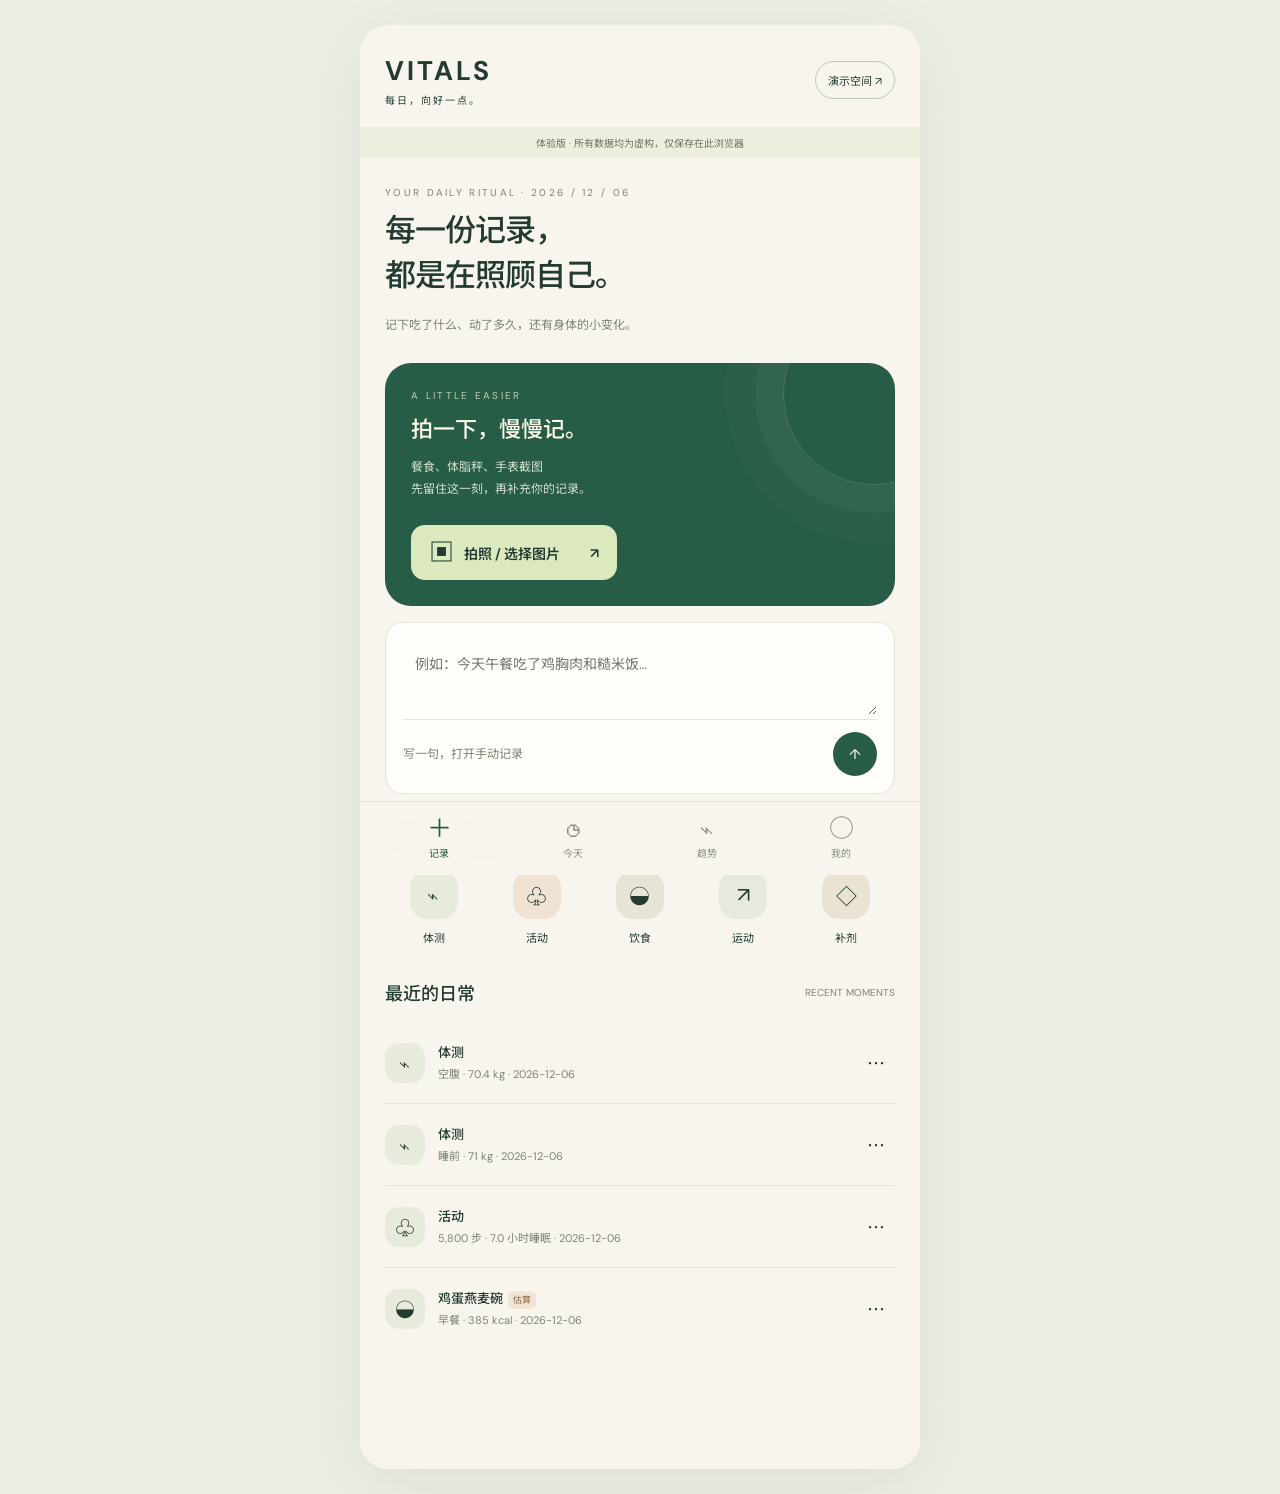
==== h5/index.html @ bfef48cf "feat: add mobile health H5 and shared MySQL cloud storage" ====
<!doctype html><html lang="zh-CN"><head><meta charset="utf-8"><meta name="viewport" content="width=device-width,initial-scale=1,viewport-fit=cover"><meta name="theme-color" content="#f7f5ee"><title>VITALS · 好好照顾自己</title><link rel="stylesheet" href="/h5/styles.css"></head><body><div class="app"><header><a class="brand" href="#record">VITALS<span>每日，向好一点。</span></a><button id="mode-pill" class="mode-pill">演示空间 ↗</button></header><div id="demo-banner" class="demo-banner">体验版 · 所有数据均为虚构，仅保存在此浏览器</div><main id="main"></main><nav aria-label="主导航"><button data-tab="record">＋<span>记录</span></button><button data-tab="today">◷<span>今天</span></button><button data-tab="trends">⌁<span>趋势</span></button><button data-tab="profile">○<span>我的</span></button></nav></div><dialog id="editor"><div id="editor-content"></div></dialog><div id="toast" role="status" aria-live="polite"></div><script src="/h5/app.js"></script></body></html>
---- h5/styles.css ----
@import url('https://fonts.googleapis.com/css2?family=DM+Sans:wght@400;500;600;700&family=Noto+Sans+SC:wght@400;500;600;700&display=swap');
:root{--paper:#f7f5ee;--ink:#243b32;--muted:#7d8478;--line:#e3e4da;--green:#275c46;--lime:#dce8be;--orange:#e9a377;--white:#fffefa}*{box-sizing:border-box}body{margin:0;background:#eceee6;color:var(--ink);font-family:'DM Sans','Noto Sans SC',sans-serif;font-size:14px}button,input,select,textarea{font:inherit}button,a,input,select,textarea{-webkit-tap-highlight-color:transparent}button{cursor:pointer;color:inherit;border:0}button:focus-visible,a:focus-visible{outline:3px solid #afc780;outline-offset:3px}.app{max-width:560px;margin:auto;background:var(--paper);min-height:100dvh;position:relative}header{padding:30px 25px 20px;display:flex;align-items:center;justify-content:space-between}.brand{font-size:27px;letter-spacing:3px;text-decoration:none;color:var(--ink);font-weight:700}.brand span{display:block;font-size:10px;font-weight:400;letter-spacing:2px;margin-top:4px}.mode-pill{background:transparent;border:1px solid #bcc8b6;border-radius:30px;padding:10px 12px;font-size:11px}.demo-banner{font-size:10px;text-align:center;background:#eeeedf;color:#6e765e;padding:8px 12px}.demo-banner.real{background:#dce8dc;color:#345c43}main{padding:28px 25px 120px}.eyebrow{font-size:10px;color:var(--muted);letter-spacing:2.3px;text-transform:uppercase}h1{font-size:31px;line-height:1.45;font-weight:500;letter-spacing:-1px;margin:10px 0 15px}h2{font-weight:500;font-size:18px;margin:0}h3{font-size:14px;font-weight:500;margin:0 0 10px}.subtext{color:var(--muted);font-size:12px;line-height:1.9}.hero{background:var(--green);color:#fffced;border-radius:26px;padding:26px;position:relative;overflow:hidden;margin:26px 0 16px}.hero:after{content:'';position:absolute;width:180px;height:180px;border:1px solid #ffffff24;border-radius:50%;right:-70px;top:-60px;box-shadow:0 0 0 28px #ffffff08,0 0 0 58px #ffffff05}.hero h2{font-size:22px;margin:9px 0}.hero .subtext{color:#d0dcce;max-width:220px}.camera-button{display:flex;align-items:center;gap:10px;background:var(--lime);border-radius:14px;padding:15px 18px;margin-top:24px;color:var(--ink);font-weight:600;min-height:52px}.capture-icon{font-size:25px;line-height:1}.text-entry{background:var(--white);border:1px solid var(--line);border-radius:18px;padding:17px}.text-entry textarea{border:0;background:transparent;width:100%;resize:vertical;min-height:75px;outline:0;line-height:1.8}.row{display:flex;gap:10px;align-items:center;justify-content:space-between}.text-entry .row{padding-top:12px;border-top:1px solid var(--line)}.round{width:44px;height:44px;border-radius:50%;background:var(--green);color:white}.section-head{display:flex;align-items:center;justify-content:space-between;margin:30px 0 16px}.section-head small{font-size:10px;color:var(--muted)}.quick-grid{display:grid;grid-template-columns:repeat(5,1fr);gap:6px}.quick-grid button{background:transparent;padding:4px 0;font-size:11px}.quick-icon{height:48px;width:48px;background:#e7eadc;border-radius:17px;display:grid;place-items:center;font-size:21px;margin:0 auto 10px}.quick-grid button:nth-child(2) .quick-icon{background:#f1e3d3}.quick-grid button:nth-child(3) .quick-icon{background:#e8e3d8}.quick-grid button:nth-child(4) .quick-icon{background:#e5e9df}.quick-grid button:nth-child(5) .quick-icon{background:#e9e3d3}.card{background:var(--white);border:1px solid var(--line);border-radius:20px;padding:20px;margin:12px 0}.record{padding:17px 0;border-bottom:1px solid var(--line);display:flex;gap:13px;align-items:center}.record:last-child{border-bottom:0}.record .badge{width:40px;height:40px;flex-shrink:0;display:grid;place-items:center;background:#e7eadc;border-radius:14px;font-size:20px}.record .body{flex:1;min-width:0}.record strong{font-weight:500;font-size:13px}.record p{margin:5px 0 0;font-size:11px;color:var(--muted);line-height:1.6}.record button{background:transparent;font-size:18px;padding:10px}.tag{font-size:9px;background:#f1e5d7;border-radius:5px;color:#8c683f;padding:3px 5px;margin-left:5px}.empty{text-align:center;padding:35px 15px;color:var(--muted);font-size:12px;line-height:1.8}.stats{display:grid;grid-template-columns:1fr 1fr;gap:11px;margin:23px 0}.stat{border-radius:21px;padding:22px 18px;background:#e8ecdf;min-height:137px}.stat:nth-child(2){background:#eee4d6}.stat:nth-child(3){background:#eeeadd}.stat:nth-child(4){background:#e2e8e2}.stat small{font-size:11px;color:#667060}.stat b{display:block;font-size:31px;font-weight:500;margin:12px 0 5px;letter-spacing:-1px}.stat b em{font-size:11px;font-style:normal;letter-spacing:0;margin-left:4px}.stat p{font-size:10px;color:var(--muted);margin:0}.toolbar{display:flex;gap:7px;flex-wrap:wrap;margin:18px 0}.chip{padding:10px 15px;border-radius:30px;background:#e9ebdf;font-size:12px}.chip.active{background:var(--green);color:#fff}.chart{width:100%;height:180px;display:block}.chart-label{font-size:10px;color:var(--muted);display:flex;justify-content:space-between}.legend{display:flex;gap:17px;font-size:10px;margin-top:15px}.dot{display:inline-block;width:7px;height:7px;border-radius:50%;margin-right:5px;background:var(--green)}.dot.bed{background:var(--orange)}nav{position:fixed;bottom:0;left:50%;transform:translateX(-50%);max-width:560px;width:100%;padding:13px 12px calc(15px + env(safe-area-inset-bottom));display:flex;background:#f7f5eef5;border-top:1px solid var(--line);backdrop-filter:blur(15px);z-index:10}nav button{width:25%;background:transparent;color:#8b9184;font-size:25px;line-height:1}nav button span{display:block;font-size:10px;margin-top:8px}nav button.active{color:var(--green)}.primary{background:var(--green);color:white;border-radius:13px;padding:15px 19px;min-height:48px}.secondary{background:#e9ecdf;border-radius:13px;padding:14px 17px;min-height:46px}.danger{color:#a6513d;background:#faede7;border-radius:12px;padding:14px}.wide{width:100%}.link{background:transparent;text-decoration:underline;text-underline-offset:4px;font-size:12px;padding:10px 0}.profile-mark{height:68px;width:68px;border-radius:50%;background:#dde6c7;font-family:Georgia,serif;font-size:36px;display:grid;place-items:center}.setting{display:flex;width:100%;align-items:center;justify-content:space-between;background:transparent;padding:17px 0;border-bottom:1px solid var(--line);text-align:left}.setting:last-child{border:0}.setting small{color:var(--muted);font-size:11px}dialog{width:min(560px,100%);max-height:93dvh;border:0;border-radius:26px 26px 0 0;padding:25px;margin:auto auto 0;background:var(--paper);color:var(--ink)}dialog::backdrop{background:#18302466;backdrop-filter:blur(3px)}.dialog-head{display:flex;justify-content:space-between;align-items:center;margin-bottom:15px}.close{width:44px;height:44px;border-radius:50%;background:#e7e9dc;font-size:22px}label{display:block;font-size:12px;margin:16px 0 7px;color:#566455}input,select,textarea{width:100%;min-height:46px;border:1px solid #d6dccc;border-radius:11px;background:var(--white);padding:12px;color:var(--ink);outline-color:#8ca679}textarea{min-height:83px;resize:vertical}.fields{display:grid;grid-template-columns:1fr 1fr;gap:0 12px}.hint{font-size:11px;line-height:1.8;color:var(--muted);margin:10px 0}.notice{font-size:12px;line-height:1.8;background:#eeead7;padding:13px;border-radius:13px;margin:13px 0}.error{color:#a1402e;background:#f8e5dd;border-radius:10px;padding:11px;font-size:12px;margin:12px 0}.actions{display:flex;gap:10px;margin:22px 0 8px}.actions .primary{flex:1}.preview{width:100%;height:180px;object-fit:contain;background:#e8eadf;border-radius:15px;margin:10px 0}.meal-item{background:#eeeee3;border-radius:15px;padding:12px;margin:12px 0}.meal-item label{margin-top:9px}.meal-item .fields{grid-template-columns:repeat(3,1fr);gap:0 7px}.meal-item input{padding:9px;font-size:12px}.meal-item .row input{flex:1;width:60%}.offline{background:#f8e5dd;color:#944d36;padding:10px;border-radius:10px;margin-bottom:15px;font-size:11px}#toast{position:fixed;bottom:100px;left:50%;transform:translateX(-50%);background:#243b32;color:white;max-width:90%;padding:13px 20px;border-radius:13px;z-index:50;font-size:12px;pointer-events:none;opacity:0;transition:opacity .2s}#toast.show{opacity:1}main>*{animation:rise .35s ease both}@keyframes rise{from{opacity:0;transform:translateY(7px)}to{opacity:1;transform:translateY(0)}}@media(min-width:700px){.app{margin:25px auto;border-radius:28px;overflow:hidden;min-height:calc(100dvh - 50px);box-shadow:0 15px 70px #25382c12}nav{bottom:25px;border-radius:0 0 28px 28px}dialog{margin:auto;border-radius:25px;max-height:90dvh}header{padding-top:28px}}@media(prefers-reduced-motion:reduce){*{animation:none!important;transition:none!important}}
.conflict-table{overflow:auto;max-height:260px;border:1px solid var(--line);border-radius:10px}.conflict-table table{width:100%;border-collapse:collapse;font-size:11px;min-width:300px}.conflict-table th,.conflict-table td{padding:10px;text-align:left;border-bottom:1px solid var(--line);max-width:160px;overflow-wrap:anywhere;vertical-align:top}.conflict-confirm{display:flex;align-items:center;gap:10px;line-height:1.8}.conflict-confirm input{width:22px;min-height:22px;flex-shrink:0}
.range-number{font-size:29px;font-weight:500;margin:17px 0 10px;letter-spacing:-1px}.range-number small{font-size:11px;font-weight:400;letter-spacing:0;color:var(--muted)}
.fields>div{min-width:0}input,select{min-width:0;max-width:100%}
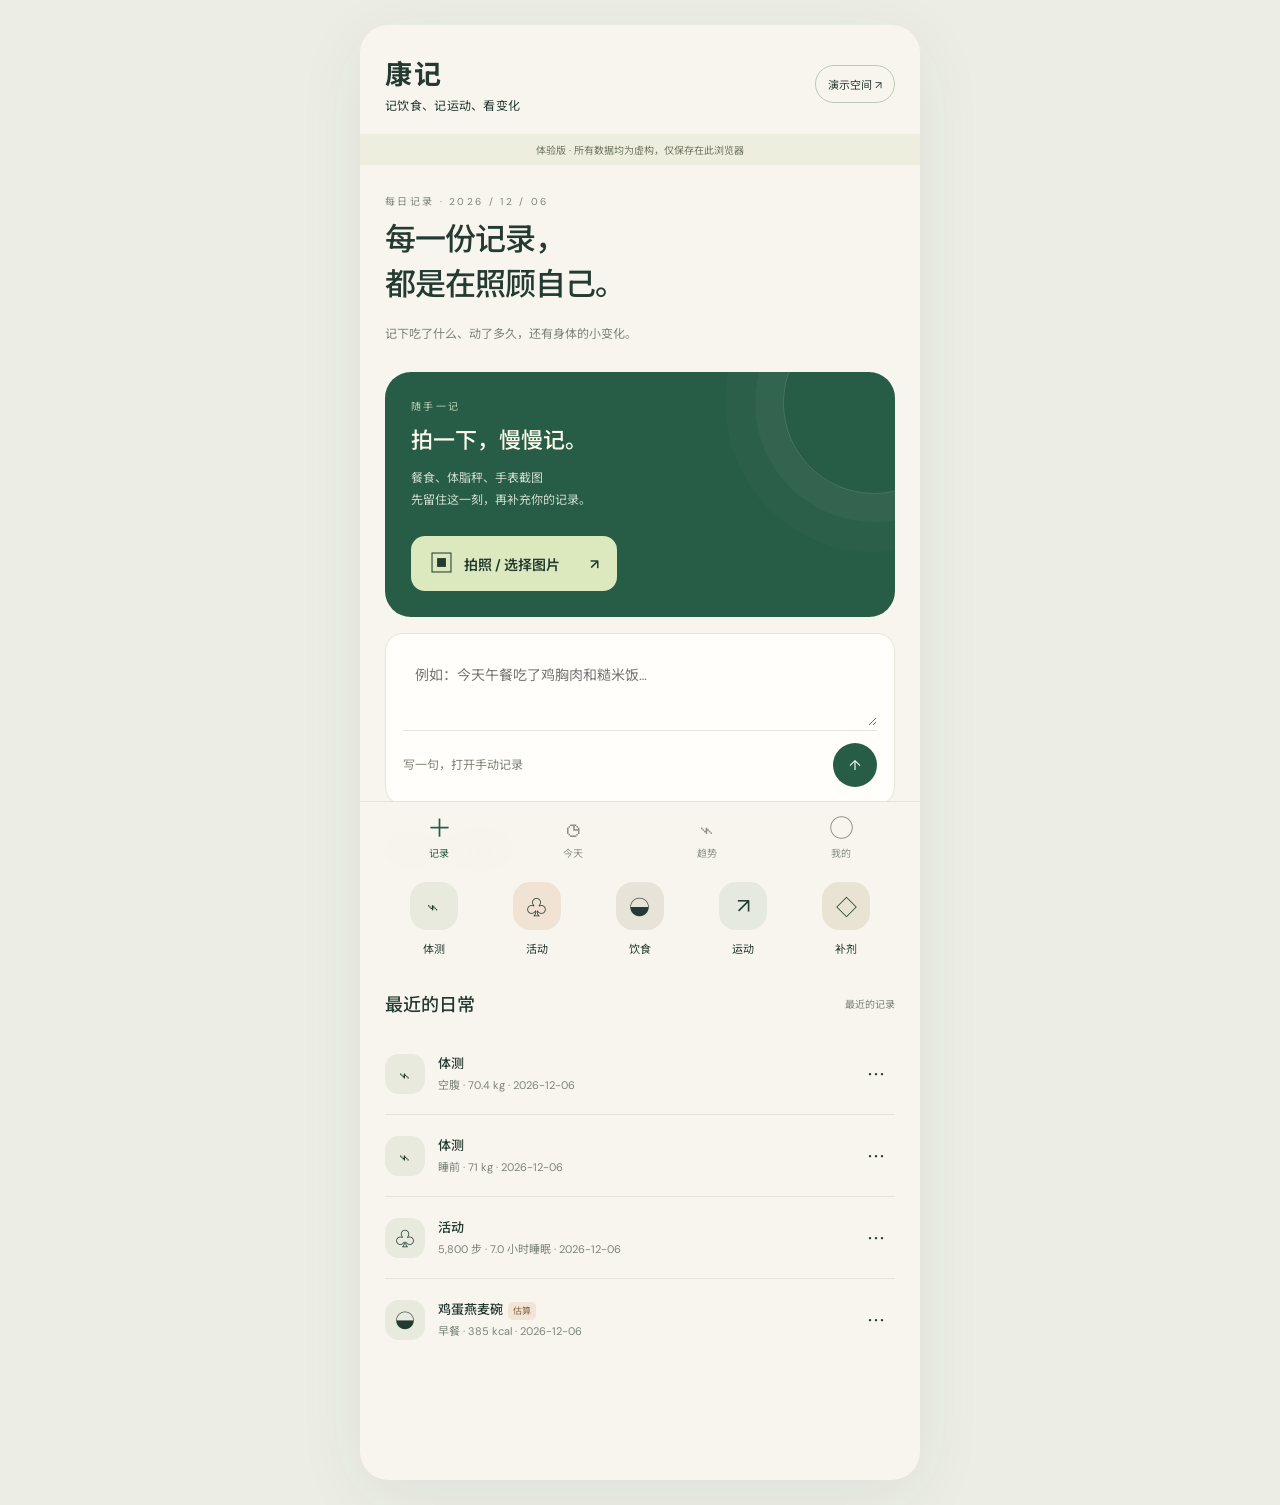
==== commit 80d539f0: "feat: rename user-facing brand to 康记" ====
--- a/h5/index.html
+++ b/h5/index.html
@@ -1 +1 @@
-<!doctype html><html lang="zh-CN"><head><meta charset="utf-8"><meta name="viewport" content="width=device-width,initial-scale=1,viewport-fit=cover"><meta name="theme-color" content="#f7f5ee"><title>VITALS · 好好照顾自己</title><link rel="stylesheet" href="/h5/styles.css"></head><body><div class="app"><header><a class="brand" href="#record">VITALS<span>每日，向好一点。</span></a><button id="mode-pill" class="mode-pill">演示空间 ↗</button></header><div id="demo-banner" class="demo-banner">体验版 · 所有数据均为虚构，仅保存在此浏览器</div><main id="main"></main><nav aria-label="主导航"><button data-tab="record">＋<span>记录</span></button><button data-tab="today">◷<span>今天</span></button><button data-tab="trends">⌁<span>趋势</span></button><button data-tab="profile">○<span>我的</span></button></nav></div><dialog id="editor"><div id="editor-content"></div></dialog><div id="toast" role="status" aria-live="polite"></div><script src="/h5/app.js"></script></body></html>
+<!doctype html><html lang="zh-CN"><head><meta charset="utf-8"><meta name="viewport" content="width=device-width,initial-scale=1,viewport-fit=cover"><meta name="theme-color" content="#f7f5ee"><title>康记 · 记饮食、记运动、看变化</title><link rel="stylesheet" href="/h5/styles.css"></head><body><div class="app"><header><a class="brand" href="#record">康记<span>记饮食、记运动、看变化</span></a><button id="mode-pill" class="mode-pill">演示空间 ↗</button></header><div id="demo-banner" class="demo-banner">体验版 · 所有数据均为虚构，仅保存在此浏览器</div><main id="main"></main><nav aria-label="主导航"><button data-tab="record">＋<span>记录</span></button><button data-tab="today">◷<span>今天</span></button><button data-tab="trends">⌁<span>趋势</span></button><button data-tab="profile">○<span>我的</span></button></nav></div><dialog id="editor"><div id="editor-content"></div></dialog><div id="toast" role="status" aria-live="polite"></div><script src="/h5/app.js"></script></body></html>
--- a/h5/styles.css
+++ b/h5/styles.css
@@ -1,5 +1,5 @@
 @import url('https://fonts.googleapis.com/css2?family=DM+Sans:wght@400;500;600;700&family=Noto+Sans+SC:wght@400;500;600;700&display=swap');
-:root{--paper:#f7f5ee;--ink:#243b32;--muted:#7d8478;--line:#e3e4da;--green:#275c46;--lime:#dce8be;--orange:#e9a377;--white:#fffefa}*{box-sizing:border-box}body{margin:0;background:#eceee6;color:var(--ink);font-family:'DM Sans','Noto Sans SC',sans-serif;font-size:14px}button,input,select,textarea{font:inherit}button,a,input,select,textarea{-webkit-tap-highlight-color:transparent}button{cursor:pointer;color:inherit;border:0}button:focus-visible,a:focus-visible{outline:3px solid #afc780;outline-offset:3px}.app{max-width:560px;margin:auto;background:var(--paper);min-height:100dvh;position:relative}header{padding:30px 25px 20px;display:flex;align-items:center;justify-content:space-between}.brand{font-size:27px;letter-spacing:3px;text-decoration:none;color:var(--ink);font-weight:700}.brand span{display:block;font-size:10px;font-weight:400;letter-spacing:2px;margin-top:4px}.mode-pill{background:transparent;border:1px solid #bcc8b6;border-radius:30px;padding:10px 12px;font-size:11px}.demo-banner{font-size:10px;text-align:center;background:#eeeedf;color:#6e765e;padding:8px 12px}.demo-banner.real{background:#dce8dc;color:#345c43}main{padding:28px 25px 120px}.eyebrow{font-size:10px;color:var(--muted);letter-spacing:2.3px;text-transform:uppercase}h1{font-size:31px;line-height:1.45;font-weight:500;letter-spacing:-1px;margin:10px 0 15px}h2{font-weight:500;font-size:18px;margin:0}h3{font-size:14px;font-weight:500;margin:0 0 10px}.subtext{color:var(--muted);font-size:12px;line-height:1.9}.hero{background:var(--green);color:#fffced;border-radius:26px;padding:26px;position:relative;overflow:hidden;margin:26px 0 16px}.hero:after{content:'';position:absolute;width:180px;height:180px;border:1px solid #ffffff24;border-radius:50%;right:-70px;top:-60px;box-shadow:0 0 0 28px #ffffff08,0 0 0 58px #ffffff05}.hero h2{font-size:22px;margin:9px 0}.hero .subtext{color:#d0dcce;max-width:220px}.camera-button{display:flex;align-items:center;gap:10px;background:var(--lime);border-radius:14px;padding:15px 18px;margin-top:24px;color:var(--ink);font-weight:600;min-height:52px}.capture-icon{font-size:25px;line-height:1}.text-entry{background:var(--white);border:1px solid var(--line);border-radius:18px;padding:17px}.text-entry textarea{border:0;background:transparent;width:100%;resize:vertical;min-height:75px;outline:0;line-height:1.8}.row{display:flex;gap:10px;align-items:center;justify-content:space-between}.text-entry .row{padding-top:12px;border-top:1px solid var(--line)}.round{width:44px;height:44px;border-radius:50%;background:var(--green);color:white}.section-head{display:flex;align-items:center;justify-content:space-between;margin:30px 0 16px}.section-head small{font-size:10px;color:var(--muted)}.quick-grid{display:grid;grid-template-columns:repeat(5,1fr);gap:6px}.quick-grid button{background:transparent;padding:4px 0;font-size:11px}.quick-icon{height:48px;width:48px;background:#e7eadc;border-radius:17px;display:grid;place-items:center;font-size:21px;margin:0 auto 10px}.quick-grid button:nth-child(2) .quick-icon{background:#f1e3d3}.quick-grid button:nth-child(3) .quick-icon{background:#e8e3d8}.quick-grid button:nth-child(4) .quick-icon{background:#e5e9df}.quick-grid button:nth-child(5) .quick-icon{background:#e9e3d3}.card{background:var(--white);border:1px solid var(--line);border-radius:20px;padding:20px;margin:12px 0}.record{padding:17px 0;border-bottom:1px solid var(--line);display:flex;gap:13px;align-items:center}.record:last-child{border-bottom:0}.record .badge{width:40px;height:40px;flex-shrink:0;display:grid;place-items:center;background:#e7eadc;border-radius:14px;font-size:20px}.record .body{flex:1;min-width:0}.record strong{font-weight:500;font-size:13px}.record p{margin:5px 0 0;font-size:11px;color:var(--muted);line-height:1.6}.record button{background:transparent;font-size:18px;padding:10px}.tag{font-size:9px;background:#f1e5d7;border-radius:5px;color:#8c683f;padding:3px 5px;margin-left:5px}.empty{text-align:center;padding:35px 15px;color:var(--muted);font-size:12px;line-height:1.8}.stats{display:grid;grid-template-columns:1fr 1fr;gap:11px;margin:23px 0}.stat{border-radius:21px;padding:22px 18px;background:#e8ecdf;min-height:137px}.stat:nth-child(2){background:#eee4d6}.stat:nth-child(3){background:#eeeadd}.stat:nth-child(4){background:#e2e8e2}.stat small{font-size:11px;color:#667060}.stat b{display:block;font-size:31px;font-weight:500;margin:12px 0 5px;letter-spacing:-1px}.stat b em{font-size:11px;font-style:normal;letter-spacing:0;margin-left:4px}.stat p{font-size:10px;color:var(--muted);margin:0}.toolbar{display:flex;gap:7px;flex-wrap:wrap;margin:18px 0}.chip{padding:10px 15px;border-radius:30px;background:#e9ebdf;font-size:12px}.chip.active{background:var(--green);color:#fff}.chart{width:100%;height:180px;display:block}.chart-label{font-size:10px;color:var(--muted);display:flex;justify-content:space-between}.legend{display:flex;gap:17px;font-size:10px;margin-top:15px}.dot{display:inline-block;width:7px;height:7px;border-radius:50%;margin-right:5px;background:var(--green)}.dot.bed{background:var(--orange)}nav{position:fixed;bottom:0;left:50%;transform:translateX(-50%);max-width:560px;width:100%;padding:13px 12px calc(15px + env(safe-area-inset-bottom));display:flex;background:#f7f5eef5;border-top:1px solid var(--line);backdrop-filter:blur(15px);z-index:10}nav button{width:25%;background:transparent;color:#8b9184;font-size:25px;line-height:1}nav button span{display:block;font-size:10px;margin-top:8px}nav button.active{color:var(--green)}.primary{background:var(--green);color:white;border-radius:13px;padding:15px 19px;min-height:48px}.secondary{background:#e9ecdf;border-radius:13px;padding:14px 17px;min-height:46px}.danger{color:#a6513d;background:#faede7;border-radius:12px;padding:14px}.wide{width:100%}.link{background:transparent;text-decoration:underline;text-underline-offset:4px;font-size:12px;padding:10px 0}.profile-mark{height:68px;width:68px;border-radius:50%;background:#dde6c7;font-family:Georgia,serif;font-size:36px;display:grid;place-items:center}.setting{display:flex;width:100%;align-items:center;justify-content:space-between;background:transparent;padding:17px 0;border-bottom:1px solid var(--line);text-align:left}.setting:last-child{border:0}.setting small{color:var(--muted);font-size:11px}dialog{width:min(560px,100%);max-height:93dvh;border:0;border-radius:26px 26px 0 0;padding:25px;margin:auto auto 0;background:var(--paper);color:var(--ink)}dialog::backdrop{background:#18302466;backdrop-filter:blur(3px)}.dialog-head{display:flex;justify-content:space-between;align-items:center;margin-bottom:15px}.close{width:44px;height:44px;border-radius:50%;background:#e7e9dc;font-size:22px}label{display:block;font-size:12px;margin:16px 0 7px;color:#566455}input,select,textarea{width:100%;min-height:46px;border:1px solid #d6dccc;border-radius:11px;background:var(--white);padding:12px;color:var(--ink);outline-color:#8ca679}textarea{min-height:83px;resize:vertical}.fields{display:grid;grid-template-columns:1fr 1fr;gap:0 12px}.hint{font-size:11px;line-height:1.8;color:var(--muted);margin:10px 0}.notice{font-size:12px;line-height:1.8;background:#eeead7;padding:13px;border-radius:13px;margin:13px 0}.error{color:#a1402e;background:#f8e5dd;border-radius:10px;padding:11px;font-size:12px;margin:12px 0}.actions{display:flex;gap:10px;margin:22px 0 8px}.actions .primary{flex:1}.preview{width:100%;height:180px;object-fit:contain;background:#e8eadf;border-radius:15px;margin:10px 0}.meal-item{background:#eeeee3;border-radius:15px;padding:12px;margin:12px 0}.meal-item label{margin-top:9px}.meal-item .fields{grid-template-columns:repeat(3,1fr);gap:0 7px}.meal-item input{padding:9px;font-size:12px}.meal-item .row input{flex:1;width:60%}.offline{background:#f8e5dd;color:#944d36;padding:10px;border-radius:10px;margin-bottom:15px;font-size:11px}#toast{position:fixed;bottom:100px;left:50%;transform:translateX(-50%);background:#243b32;color:white;max-width:90%;padding:13px 20px;border-radius:13px;z-index:50;font-size:12px;pointer-events:none;opacity:0;transition:opacity .2s}#toast.show{opacity:1}main>*{animation:rise .35s ease both}@keyframes rise{from{opacity:0;transform:translateY(7px)}to{opacity:1;transform:translateY(0)}}@media(min-width:700px){.app{margin:25px auto;border-radius:28px;overflow:hidden;min-height:calc(100dvh - 50px);box-shadow:0 15px 70px #25382c12}nav{bottom:25px;border-radius:0 0 28px 28px}dialog{margin:auto;border-radius:25px;max-height:90dvh}header{padding-top:28px}}@media(prefers-reduced-motion:reduce){*{animation:none!important;transition:none!important}}
+:root{--paper:#f7f5ee;--ink:#243b32;--muted:#7d8478;--line:#e3e4da;--green:#275c46;--lime:#dce8be;--orange:#e9a377;--white:#fffefa}*{box-sizing:border-box}body{margin:0;background:#eceee6;color:var(--ink);font-family:'DM Sans','Noto Sans SC',sans-serif;font-size:14px}button,input,select,textarea{font:inherit}button,a,input,select,textarea{-webkit-tap-highlight-color:transparent}button{cursor:pointer;color:inherit;border:0}button:focus-visible,a:focus-visible{outline:3px solid #afc780;outline-offset:3px}.app{max-width:560px;margin:auto;background:var(--paper);min-height:100dvh;position:relative}header{padding:30px 25px 20px;display:flex;align-items:center;justify-content:space-between}.brand{font-size:27px;letter-spacing:2px;text-decoration:none;color:var(--ink);font-weight:700}.brand span{display:block;font-size:12px;font-weight:400;letter-spacing:.3px;margin-top:4px}.mode-pill{background:transparent;border:1px solid #bcc8b6;border-radius:30px;padding:10px 12px;font-size:11px}.demo-banner{font-size:10px;text-align:center;background:#eeeedf;color:#6e765e;padding:8px 12px}.demo-banner.real{background:#dce8dc;color:#345c43}main{padding:28px 25px 120px}.eyebrow{font-size:10px;color:var(--muted);letter-spacing:2.3px;text-transform:uppercase}h1{font-size:31px;line-height:1.45;font-weight:500;letter-spacing:-1px;margin:10px 0 15px}h2{font-weight:500;font-size:18px;margin:0}h3{font-size:14px;font-weight:500;margin:0 0 10px}.subtext{color:var(--muted);font-size:12px;line-height:1.9}.hero{background:var(--green);color:#fffced;border-radius:26px;padding:26px;position:relative;overflow:hidden;margin:26px 0 16px}.hero:after{content:'';position:absolute;width:180px;height:180px;border:1px solid #ffffff24;border-radius:50%;right:-70px;top:-60px;box-shadow:0 0 0 28px #ffffff08,0 0 0 58px #ffffff05}.hero h2{font-size:22px;margin:9px 0}.hero .subtext{color:#d0dcce;max-width:220px}.camera-button{display:flex;align-items:center;gap:10px;background:var(--lime);border-radius:14px;padding:15px 18px;margin-top:24px;color:var(--ink);font-weight:600;min-height:52px}.capture-icon{font-size:25px;line-height:1}.text-entry{background:var(--white);border:1px solid var(--line);border-radius:18px;padding:17px}.text-entry textarea{border:0;background:transparent;width:100%;resize:vertical;min-height:75px;outline:0;line-height:1.8}.row{display:flex;gap:10px;align-items:center;justify-content:space-between}.text-entry .row{padding-top:12px;border-top:1px solid var(--line)}.round{width:44px;height:44px;border-radius:50%;background:var(--green);color:white}.section-head{display:flex;align-items:center;justify-content:space-between;margin:30px 0 16px}.section-head small{font-size:10px;color:var(--muted)}.quick-grid{display:grid;grid-template-columns:repeat(5,1fr);gap:6px}.quick-grid button{background:transparent;padding:4px 0;font-size:11px}.quick-icon{height:48px;width:48px;background:#e7eadc;border-radius:17px;display:grid;place-items:center;font-size:21px;margin:0 auto 10px}.quick-grid button:nth-child(2) .quick-icon{background:#f1e3d3}.quick-grid button:nth-child(3) .quick-icon{background:#e8e3d8}.quick-grid button:nth-child(4) .quick-icon{background:#e5e9df}.quick-grid button:nth-child(5) .quick-icon{background:#e9e3d3}.card{background:var(--white);border:1px solid var(--line);border-radius:20px;padding:20px;margin:12px 0}.record{padding:17px 0;border-bottom:1px solid var(--line);display:flex;gap:13px;align-items:center}.record:last-child{border-bottom:0}.record .badge{width:40px;height:40px;flex-shrink:0;display:grid;place-items:center;background:#e7eadc;border-radius:14px;font-size:20px}.record .body{flex:1;min-width:0}.record strong{font-weight:500;font-size:13px}.record p{margin:5px 0 0;font-size:11px;color:var(--muted);line-height:1.6}.record button{background:transparent;font-size:18px;padding:10px}.tag{font-size:9px;background:#f1e5d7;border-radius:5px;color:#8c683f;padding:3px 5px;margin-left:5px}.empty{text-align:center;padding:35px 15px;color:var(--muted);font-size:12px;line-height:1.8}.stats{display:grid;grid-template-columns:1fr 1fr;gap:11px;margin:23px 0}.stat{border-radius:21px;padding:22px 18px;background:#e8ecdf;min-height:137px}.stat:nth-child(2){background:#eee4d6}.stat:nth-child(3){background:#eeeadd}.stat:nth-child(4){background:#e2e8e2}.stat small{font-size:11px;color:#667060}.stat b{display:block;font-size:31px;font-weight:500;margin:12px 0 5px;letter-spacing:-1px}.stat b em{font-size:11px;font-style:normal;letter-spacing:0;margin-left:4px}.stat p{font-size:10px;color:var(--muted);margin:0}.toolbar{display:flex;gap:7px;flex-wrap:wrap;margin:18px 0}.chip{padding:10px 15px;border-radius:30px;background:#e9ebdf;font-size:12px}.chip.active{background:var(--green);color:#fff}.chart{width:100%;height:180px;display:block}.chart-label{font-size:10px;color:var(--muted);display:flex;justify-content:space-between}.legend{display:flex;gap:17px;font-size:10px;margin-top:15px}.dot{display:inline-block;width:7px;height:7px;border-radius:50%;margin-right:5px;background:var(--green)}.dot.bed{background:var(--orange)}nav{position:fixed;bottom:0;left:50%;transform:translateX(-50%);max-width:560px;width:100%;padding:13px 12px calc(15px + env(safe-area-inset-bottom));display:flex;background:#f7f5eef5;border-top:1px solid var(--line);backdrop-filter:blur(15px);z-index:10}nav button{width:25%;background:transparent;color:#8b9184;font-size:25px;line-height:1}nav button span{display:block;font-size:10px;margin-top:8px}nav button.active{color:var(--green)}.primary{background:var(--green);color:white;border-radius:13px;padding:15px 19px;min-height:48px}.secondary{background:#e9ecdf;border-radius:13px;padding:14px 17px;min-height:46px}.danger{color:#a6513d;background:#faede7;border-radius:12px;padding:14px}.wide{width:100%}.link{background:transparent;text-decoration:underline;text-underline-offset:4px;font-size:12px;padding:10px 0}.profile-mark{height:68px;width:68px;border-radius:50%;background:#dde6c7;font-family:Georgia,serif;font-size:36px;display:grid;place-items:center}.setting{display:flex;width:100%;align-items:center;justify-content:space-between;background:transparent;padding:17px 0;border-bottom:1px solid var(--line);text-align:left}.setting:last-child{border:0}.setting small{color:var(--muted);font-size:11px}dialog{width:min(560px,100%);max-height:93dvh;border:0;border-radius:26px 26px 0 0;padding:25px;margin:auto auto 0;background:var(--paper);color:var(--ink)}dialog::backdrop{background:#18302466;backdrop-filter:blur(3px)}.dialog-head{display:flex;justify-content:space-between;align-items:center;margin-bottom:15px}.close{width:44px;height:44px;border-radius:50%;background:#e7e9dc;font-size:22px}label{display:block;font-size:12px;margin:16px 0 7px;color:#566455}input,select,textarea{width:100%;min-height:46px;border:1px solid #d6dccc;border-radius:11px;background:var(--white);padding:12px;color:var(--ink);outline-color:#8ca679}textarea{min-height:83px;resize:vertical}.fields{display:grid;grid-template-columns:1fr 1fr;gap:0 12px}.hint{font-size:11px;line-height:1.8;color:var(--muted);margin:10px 0}.notice{font-size:12px;line-height:1.8;background:#eeead7;padding:13px;border-radius:13px;margin:13px 0}.error{color:#a1402e;background:#f8e5dd;border-radius:10px;padding:11px;font-size:12px;margin:12px 0}.actions{display:flex;gap:10px;margin:22px 0 8px}.actions .primary{flex:1}.preview{width:100%;height:180px;object-fit:contain;background:#e8eadf;border-radius:15px;margin:10px 0}.meal-item{background:#eeeee3;border-radius:15px;padding:12px;margin:12px 0}.meal-item label{margin-top:9px}.meal-item .fields{grid-template-columns:repeat(3,1fr);gap:0 7px}.meal-item input{padding:9px;font-size:12px}.meal-item .row input{flex:1;width:60%}.offline{background:#f8e5dd;color:#944d36;padding:10px;border-radius:10px;margin-bottom:15px;font-size:11px}#toast{position:fixed;bottom:100px;left:50%;transform:translateX(-50%);background:#243b32;color:white;max-width:90%;padding:13px 20px;border-radius:13px;z-index:50;font-size:12px;pointer-events:none;opacity:0;transition:opacity .2s}#toast.show{opacity:1}main>*{animation:rise .35s ease both}@keyframes rise{from{opacity:0;transform:translateY(7px)}to{opacity:1;transform:translateY(0)}}@media(min-width:700px){.app{margin:25px auto;border-radius:28px;overflow:hidden;min-height:calc(100dvh - 50px);box-shadow:0 15px 70px #25382c12}nav{bottom:25px;border-radius:0 0 28px 28px}dialog{margin:auto;border-radius:25px;max-height:90dvh}header{padding-top:28px}}@media(prefers-reduced-motion:reduce){*{animation:none!important;transition:none!important}}
 .conflict-table{overflow:auto;max-height:260px;border:1px solid var(--line);border-radius:10px}.conflict-table table{width:100%;border-collapse:collapse;font-size:11px;min-width:300px}.conflict-table th,.conflict-table td{padding:10px;text-align:left;border-bottom:1px solid var(--line);max-width:160px;overflow-wrap:anywhere;vertical-align:top}.conflict-confirm{display:flex;align-items:center;gap:10px;line-height:1.8}.conflict-confirm input{width:22px;min-height:22px;flex-shrink:0}
 .range-number{font-size:29px;font-weight:500;margin:17px 0 10px;letter-spacing:-1px}.range-number small{font-size:11px;font-weight:400;letter-spacing:0;color:var(--muted)}
 .fields>div{min-width:0}input,select{min-width:0;max-width:100%}
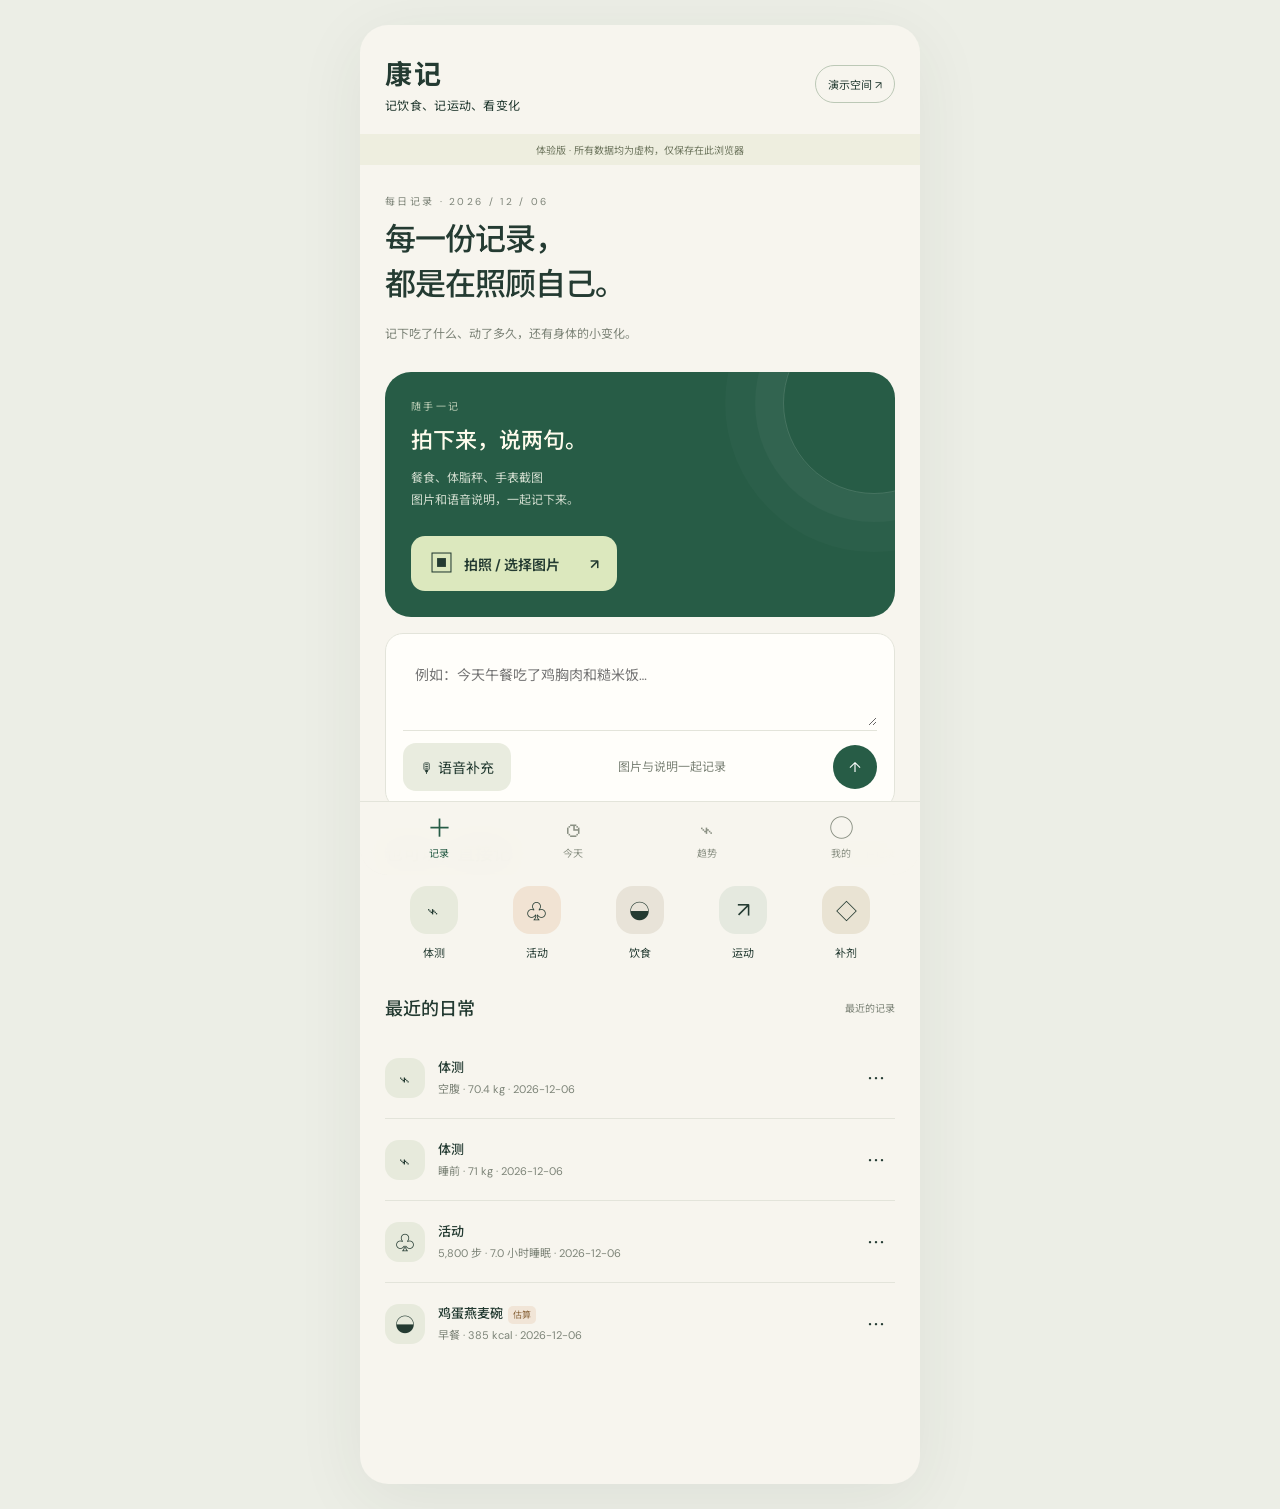
==== commit ea97aa05: "feat: combine photo and voice explanation drafts with explicit speech status" ====
--- a/h5/index.html
+++ b/h5/index.html
@@ -1 +1 @@
-<!doctype html><html lang="zh-CN"><head><meta charset="utf-8"><meta name="viewport" content="width=device-width,initial-scale=1,viewport-fit=cover"><meta name="theme-color" content="#f7f5ee"><title>康记 · 记饮食、记运动、看变化</title><link rel="stylesheet" href="/h5/styles.css"></head><body><div class="app"><header><a class="brand" href="#record">康记<span>记饮食、记运动、看变化</span></a><button id="mode-pill" class="mode-pill">演示空间 ↗</button></header><div id="demo-banner" class="demo-banner">体验版 · 所有数据均为虚构，仅保存在此浏览器</div><main id="main"></main><nav aria-label="主导航"><button data-tab="record">＋<span>记录</span></button><button data-tab="today">◷<span>今天</span></button><button data-tab="trends">⌁<span>趋势</span></button><button data-tab="profile">○<span>我的</span></button></nav></div><dialog id="editor"><div id="editor-content"></div></dialog><div id="toast" role="status" aria-live="polite"></div><script src="/h5/app.js"></script></body></html>
+<!doctype html><html lang="zh-CN"><head><meta charset="utf-8"><meta name="viewport" content="width=device-width,initial-scale=1,viewport-fit=cover"><meta name="theme-color" content="#f7f5ee"><title>康记 · 记饮食、记运动、看变化</title><link rel="stylesheet" href="/h5/styles.css"></head><body><div class="app"><header><a class="brand" href="#record">康记<span>记饮食、记运动、看变化</span></a><button id="mode-pill" class="mode-pill">演示空间 ↗</button></header><div id="demo-banner" class="demo-banner">体验版 · 所有数据均为虚构，仅保存在此浏览器</div><main id="main"></main><nav aria-label="主导航"><button data-tab="record">＋<span>记录</span></button><button data-tab="today">◷<span>今天</span></button><button data-tab="trends">⌁<span>趋势</span></button><button data-tab="profile">○<span>我的</span></button></nav></div><dialog id="editor"><div id="editor-content"></div></dialog><div id="toast" role="status" aria-live="polite"></div><script src="/h5/voice.js"></script><script src="/h5/app.js"></script></body></html>
--- a/h5/styles.css
+++ b/h5/styles.css
@@ -3,3 +3,5 @@
 .conflict-table{overflow:auto;max-height:260px;border:1px solid var(--line);border-radius:10px}.conflict-table table{width:100%;border-collapse:collapse;font-size:11px;min-width:300px}.conflict-table th,.conflict-table td{padding:10px;text-align:left;border-bottom:1px solid var(--line);max-width:160px;overflow-wrap:anywhere;vertical-align:top}.conflict-confirm{display:flex;align-items:center;gap:10px;line-height:1.8}.conflict-confirm input{width:22px;min-height:22px;flex-shrink:0}
 .range-number{font-size:29px;font-weight:500;margin:17px 0 10px;letter-spacing:-1px}.range-number small{font-size:11px;font-weight:400;letter-spacing:0;color:var(--muted)}
 .fields>div{min-width:0}input,select{min-width:0;max-width:100%}
+
+.voice-actions{display:flex;gap:12px;margin-top:10px}.voice-actions [hidden]{display:none}.voice-status{min-height:24px}#capture-note{min-height:110px}#capture-next{margin-top:16px}.text-entry .row{flex-wrap:wrap;gap:8px}
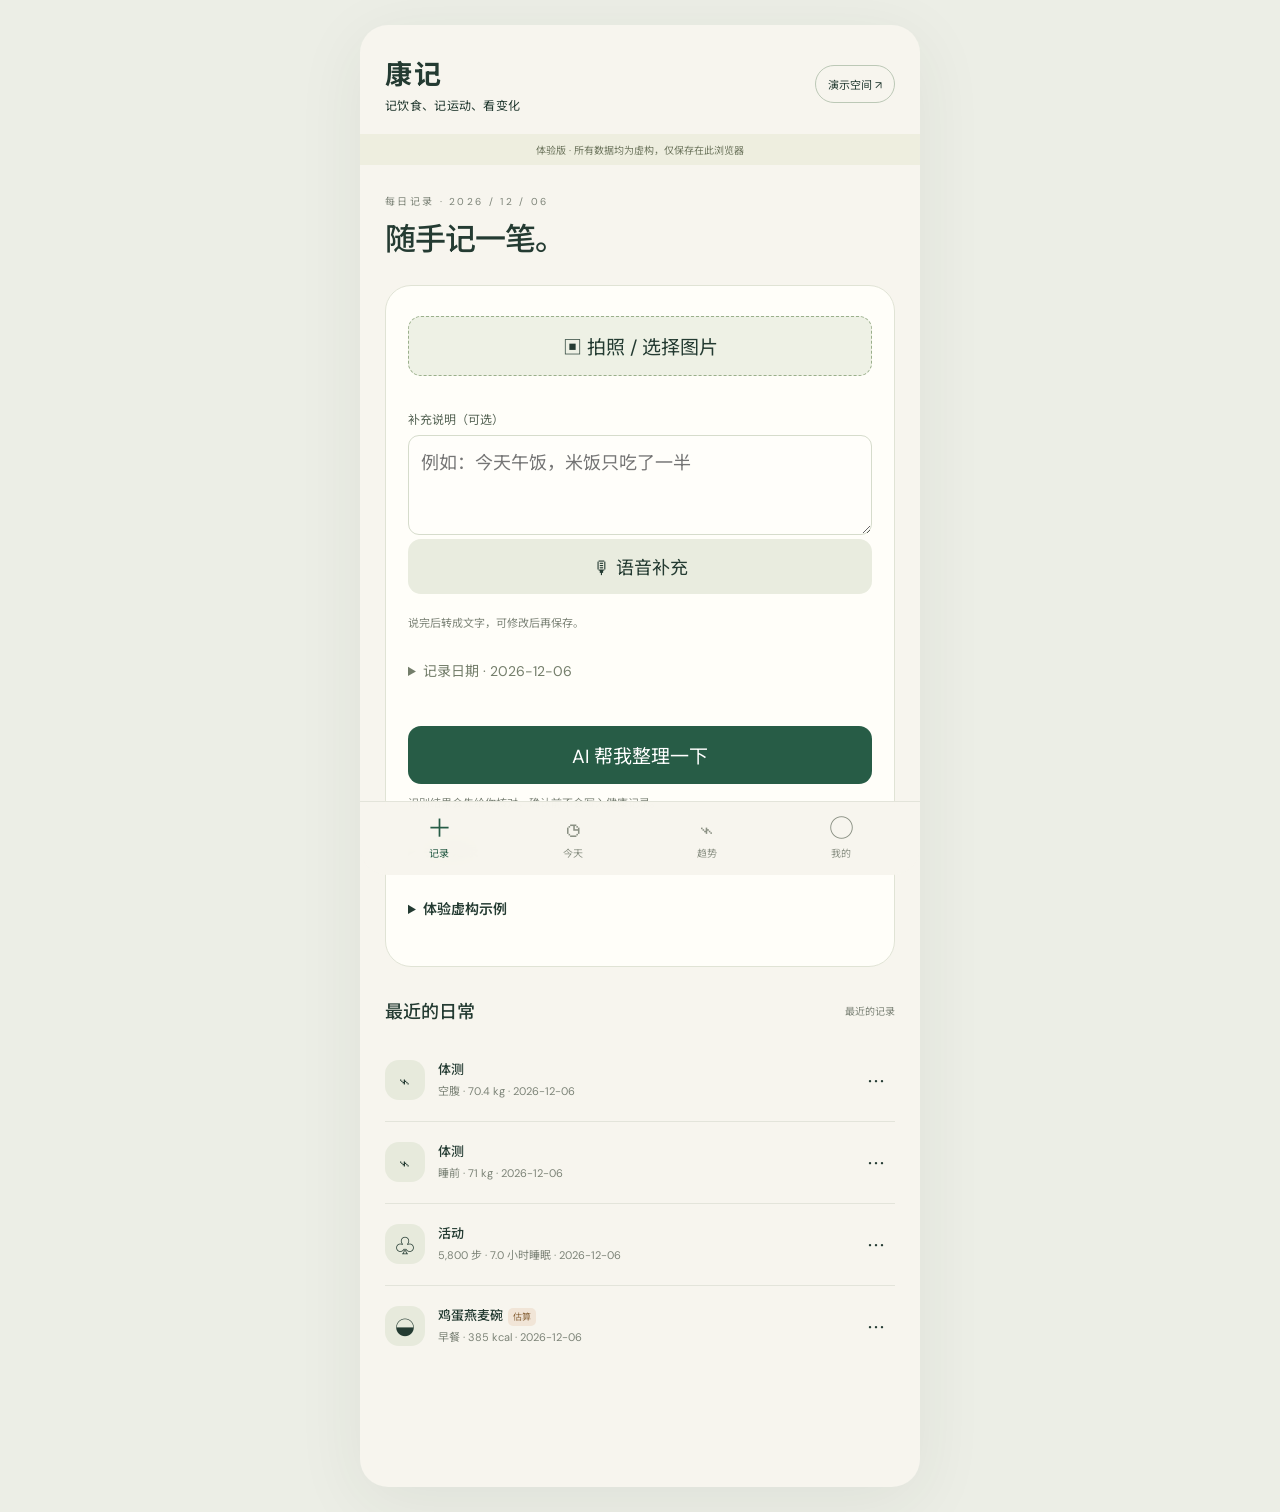
==== commit 1e2e28e7: "fix: invalidate cached H5 assets across releases" ====
--- a/h5/index.html
+++ b/h5/index.html
@@ -1 +1 @@
-<!doctype html><html lang="zh-CN"><head><meta charset="utf-8"><meta name="viewport" content="width=device-width,initial-scale=1,viewport-fit=cover"><meta name="theme-color" content="#f7f5ee"><title>康记 · 记饮食、记运动、看变化</title><link rel="stylesheet" href="/h5/styles.css"></head><body><div class="app"><header><a class="brand" href="#record">康记<span>记饮食、记运动、看变化</span></a><button id="mode-pill" class="mode-pill">演示空间 ↗</button></header><div id="demo-banner" class="demo-banner">体验版 · 所有数据均为虚构，仅保存在此浏览器</div><main id="main"></main><nav aria-label="主导航"><button data-tab="record">＋<span>记录</span></button><button data-tab="today">◷<span>今天</span></button><button data-tab="trends">⌁<span>趋势</span></button><button data-tab="profile">○<span>我的</span></button></nav></div><dialog id="editor"><div id="editor-content"></div></dialog><div id="toast" role="status" aria-live="polite"></div><script src="/h5/voice.js"></script><script src="/h5/app.js"></script></body></html>
+<!doctype html><html lang="zh-CN"><head><meta charset="utf-8"><meta name="viewport" content="width=device-width,initial-scale=1,viewport-fit=cover"><meta name="theme-color" content="#f7f5ee"><title>康记 · 记饮食、记运动、看变化</title><link rel="stylesheet" href="/h5/styles.css?v=ad5493151e40"></head><body><div class="app"><header><a class="brand" href="#record">康记<span>记饮食、记运动、看变化</span></a><button id="mode-pill" class="mode-pill">演示空间 ↗</button></header><div id="demo-banner" class="demo-banner">体验版 · 所有数据均为虚构，仅保存在此浏览器</div><main id="main"></main><nav aria-label="主导航"><button data-tab="record">＋<span>记录</span></button><button data-tab="today">◷<span>今天</span></button><button data-tab="trends">⌁<span>趋势</span></button><button data-tab="profile">○<span>我的</span></button></nav></div><dialog id="editor"><div id="editor-content"></div></dialog><div id="toast" role="status" aria-live="polite"></div><script src="/h5/voice.js?v=13f6afbc2061"></script><script src="/h5/intake.js?v=556682b1b6c9"></script><script src="/h5/app.js?v=ea5e1118192e"></script></body></html>
--- a/h5/styles.css
+++ b/h5/styles.css
@@ -5,3 +5,9 @@
 .fields>div{min-width:0}input,select{min-width:0;max-width:100%}
 
 .voice-actions{display:flex;gap:12px;margin-top:10px}.voice-actions [hidden]{display:none}.voice-status{min-height:24px}#capture-note{min-height:110px}#capture-next{margin-top:16px}.text-entry .row{flex-wrap:wrap;gap:8px}
+
+#intake details{margin:14px 0}#intake summary{cursor:pointer;padding:12px 0;font-weight:600;min-height:44px}#intake .ai-card{background:#eef0e4;border:1px solid #d8deca;border-radius:22px;padding:20px;margin:16px 0}#intake .ai-summary{font-size:19px;line-height:1.7;white-space:pre-line;margin:14px 0}#intake .ai-question{color:#815726;font-size:16px}#intake .actions{flex-wrap:wrap}#intake #capture-error:empty{display:none}#intake #revise-panel[hidden]{display:none}#intake #capture-next{font-size:19px;min-height:58px}#intake #capture-preview img{max-height:220px;object-fit:contain}#intake .error{white-space:pre-line}
+
+#intake .ai-card [data-detail]{display:block;margin-top:10px;padding:8px 0;min-height:44px}
+
+#intake-host{background:#fffef9;border:1px solid #e0e3d5;border-radius:26px;padding:22px;margin:22px 0}#intake-host>.intake-title{font-size:23px;margin:0 0 12px}#intake-host #intake>p.subtext{margin-top:0}#intake .intake-file{position:absolute;width:1px;height:1px;padding:0;overflow:hidden;clip-path:inset(50%);border:0}#intake .photo-picker{min-height:60px;font-size:19px;border:1px dashed #9aaf8b;background:#eef1e5;margin:8px 0 18px}#intake .photo-picker:focus-visible{outline:3px solid #275c46;outline-offset:3px}#intake #capture-note{min-height:100px;font-size:18px}#intake .record-options summary{font-size:14px;color:#747e6b;font-weight:400;padding:8px 0}#intake .voice-start{min-height:50px;font-size:18px}#intake-host #capture-error{overflow-wrap:anywhere}#intake .intake-file:focus-visible+button{outline:3px solid #275c46}@media(max-width:420px){#intake-host{padding:18px;border-radius:22px}}
